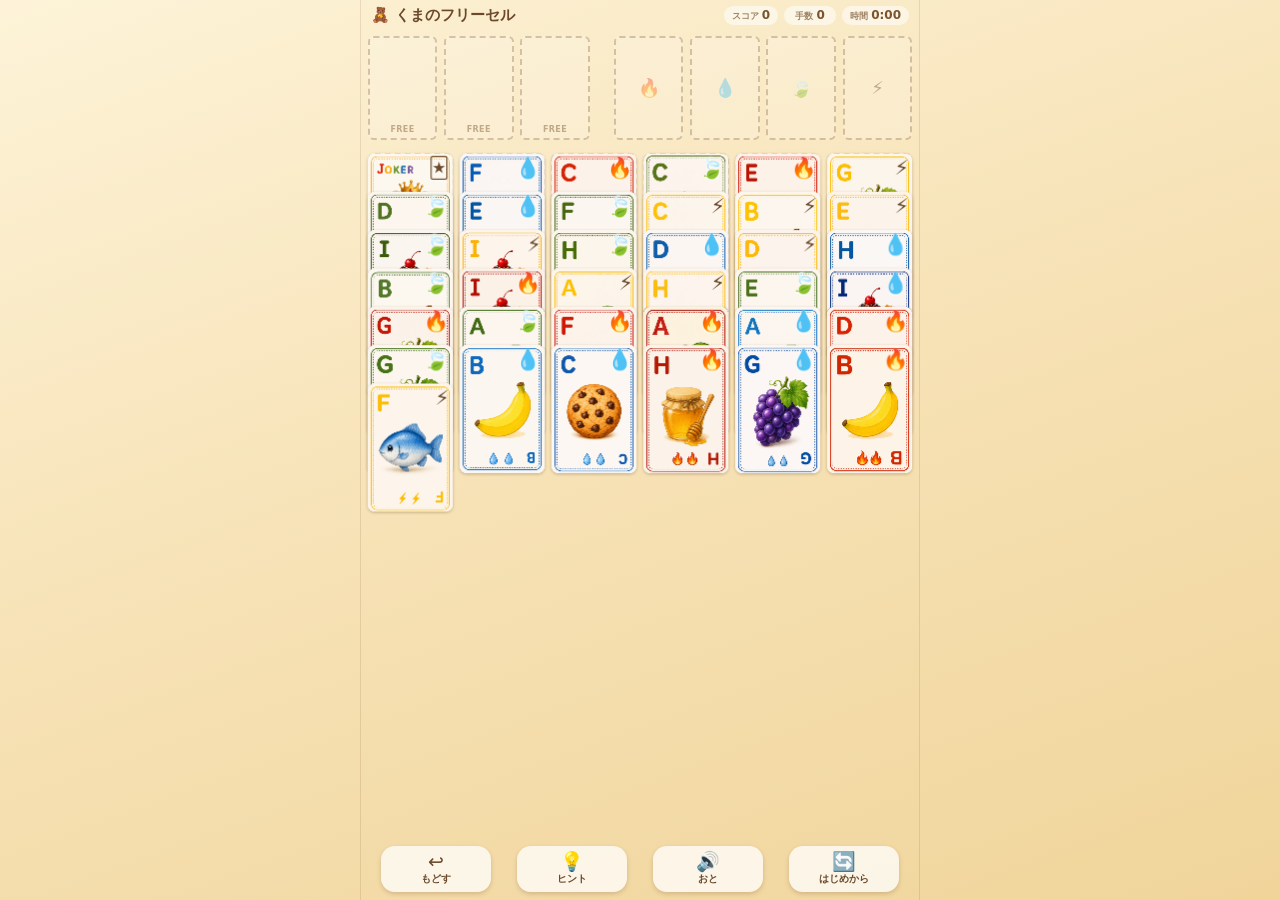
==== bear-freecell/index.html @ dd33aaae "新生Fable 5作成フリーセル" ====
<!DOCTYPE html>
<html lang="ja">
<head>
<meta charset="UTF-8">
<meta name="viewport" content="width=device-width, initial-scale=1.0, viewport-fit=cover, user-scalable=no">
<meta name="theme-color" content="#f7e3b8">
<title>くまのフリーセル</title>
<link rel="stylesheet" href="style.css">
</head>
<body>
<div id="app">
  <header id="topbar">
    <div id="title">🧸 くまのフリーセル</div>
    <div id="stats">
      <span class="stat"><span class="stat-label">スコア</span><span id="stat-score">0</span></span>
      <span class="stat"><span class="stat-label">手数</span><span id="stat-moves">0</span></span>
      <span class="stat"><span class="stat-label">時間</span><span id="stat-time">0:00</span></span>
    </div>
  </header>

  <div id="board" aria-label="ゲーム盤"></div>

  <nav id="toolbar">
    <button id="btn-undo" class="tool-btn" type="button"><span class="tool-icon">↩️</span><span class="tool-label">もどす</span></button>
    <button id="btn-hint" class="tool-btn" type="button"><span class="tool-icon">💡</span><span class="tool-label">ヒント</span></button>
    <button id="btn-sound" class="tool-btn" type="button"><span class="tool-icon" id="sound-icon">🔊</span><span class="tool-label">おと</span></button>
    <button id="btn-new" class="tool-btn" type="button"><span class="tool-icon">🔄</span><span class="tool-label">はじめから</span></button>
  </nav>

  <div id="loading">
    <div class="loading-bear">🧸</div>
    <div class="loading-text">じゅんびちゅう…</div>
    <div class="loading-bar"><div id="loading-fill"></div></div>
  </div>

  <div id="win-overlay" class="hidden">
    <div id="win-panel">
      <div class="win-bear">🧸🎉</div>
      <div class="win-title">クリア！</div>
      <div class="win-stats">
        <div><span>スコア</span><b id="win-score">0</b></div>
        <div><span>手数</span><b id="win-moves">0</b></div>
        <div><span>時間</span><b id="win-time">0:00</b></div>
      </div>
      <div id="win-best"></div>
      <button id="btn-again" type="button">もういちど あそぶ</button>
    </div>
  </div>

  <div id="confirm-overlay" class="hidden">
    <div id="confirm-panel">
      <div class="confirm-text">いまのゲームをやめて<br>はじめからにする？</div>
      <div class="confirm-btns">
        <button id="btn-confirm-no" type="button">つづける</button>
        <button id="btn-confirm-yes" type="button">はじめから</button>
      </div>
    </div>
  </div>
</div>
<script src="game.js"></script>
</body>
</html>
---- bear-freecell/style.css ----
/* ============================================
   くまのフリーセル — スマホ縦画面ファースト
   ============================================ */

* { margin: 0; padding: 0; box-sizing: border-box; }

html, body {
  height: 100%;
  overflow: hidden;
  overscroll-behavior: none;
}

body {
  font-family: "Hiragino Maru Gothic ProN", "ヒラギノ丸ゴ ProN", "Yu Gothic UI",
               "Noto Sans JP", system-ui, sans-serif;
  background: linear-gradient(160deg, #fdf3d8 0%, #f7e3b8 45%, #f0d49a 100%);
  color: #6b4a2b;
  -webkit-user-select: none;
  user-select: none;
  -webkit-tap-highlight-color: transparent;
  -webkit-touch-callout: none;
}

#app {
  display: flex;
  flex-direction: column;
  height: 100dvh;
  max-width: 560px;
  margin: 0 auto;
  padding-top: env(safe-area-inset-top);
}

/* ---------- ヘッダー ---------- */
#topbar {
  flex: none;
  display: flex;
  align-items: center;
  justify-content: space-between;
  gap: 8px;
  padding: 6px 10px 4px;
}

#title {
  font-size: 15px;
  font-weight: 700;
  white-space: nowrap;
}

#stats {
  display: flex;
  gap: 6px;
}

.stat {
  display: inline-flex;
  align-items: baseline;
  gap: 3px;
  background: rgba(255, 255, 255, 0.55);
  border-radius: 10px;
  padding: 2px 8px;
  font-size: 12px;
  font-weight: 700;
  color: #7a542f;
  min-width: 52px;
  justify-content: center;
}

.stat-label {
  font-size: 9px;
  font-weight: 600;
  opacity: 0.7;
}

/* ---------- 盤面 ---------- */
#board {
  flex: 1;
  position: relative;
  touch-action: none;
  contain: layout style;
}

/* スロット(フリーセル・組札・列ベース) */
.slot {
  position: absolute;
  left: 0;
  top: 0;
  border: 2px dashed rgba(122, 84, 47, 0.30);
  border-radius: 8%/5.4%;
  background: rgba(255, 255, 255, 0.18);
  display: flex;
  align-items: center;
  justify-content: center;
  transition: box-shadow 0.15s ease, border-color 0.15s ease, background 0.15s ease;
}

.slot .slot-icon {
  font-size: 18px;
  opacity: 0.4;
  pointer-events: none;
}

.slot .slot-label {
  position: absolute;
  bottom: 4%;
  font-size: 8px;
  font-weight: 700;
  letter-spacing: 0.05em;
  color: rgba(122, 84, 47, 0.45);
  pointer-events: none;
}

/* 置ける場所ハイライト */
.slot.hl {
  border-color: #3fa34d;
  border-style: solid;
  background: rgba(120, 220, 130, 0.25);
  box-shadow: 0 0 0 3px rgba(80, 200, 100, 0.35), 0 0 14px rgba(80, 200, 100, 0.5);
}

.slot.hl-active {
  border-color: #1e8f2e;
  background: rgba(110, 230, 120, 0.45);
  box-shadow: 0 0 0 4px rgba(60, 200, 90, 0.55), 0 0 18px rgba(60, 200, 90, 0.7);
}

/* ---------- カード ---------- */
.card {
  position: absolute;
  left: 0;
  top: 0;
  transform-origin: top left;
  will-change: transform;
  transition: transform 0.22s cubic-bezier(0.25, 0.9, 0.4, 1);
  cursor: grab;
}

.card.no-anim { transition: none; }
.card.dragging { transition: none; cursor: grabbing; }

.card .inner {
  position: relative;
  width: 100%;
  height: 100%;
  transform-style: preserve-3d;
  transition: transform 0.3s ease;
  border-radius: 8%/5.4%;
}

.card.down .inner { transform: rotateY(180deg); }

.card .face,
.card .back {
  position: absolute;
  inset: 0;
  width: 100%;
  height: 100%;
  border-radius: 8%/5.4%;
  backface-visibility: hidden;
  -webkit-backface-visibility: hidden;
  box-shadow: 0 1px 3px rgba(90, 60, 20, 0.35);
  background: #fffdf5;
}

.card .back { transform: rotateY(180deg); object-fit: cover; }

/* スートバッジ(重なっても見えるように右上) */
.card .badge {
  position: absolute;
  top: 3%;
  right: 4%;
  font-size: calc(var(--card-w, 60px) * 0.24);
  line-height: 1;
  pointer-events: none;
  filter: drop-shadow(0 1px 1px rgba(255, 255, 255, 0.9));
}

/* 選択中カード */
.card.selected .face {
  box-shadow: 0 0 0 3px #ffb300, 0 4px 10px rgba(90, 60, 20, 0.4);
}

/* ハイライト対象(列の一番上のカード) */
.card.hl-card .face {
  box-shadow: 0 0 0 3px #3fa34d, 0 0 14px rgba(80, 200, 100, 0.6);
}

.card.hl-card-active .face {
  box-shadow: 0 0 0 4px #1e8f2e, 0 0 18px rgba(60, 200, 90, 0.85);
}

/* ドラッグ中の浮き上がり */
.card.dragging .face {
  box-shadow: 0 8px 20px rgba(90, 60, 20, 0.45);
}

/* 無効操作のプルプル */
@keyframes shake {
  0%, 100% { margin-left: 0; }
  25% { margin-left: -4px; }
  75% { margin-left: 4px; }
}
.card.shake { animation: shake 0.22s ease 2; }

/* ヒントの点滅 */
@keyframes hint-pulse {
  0%, 100% { filter: brightness(1); }
  50% { filter: brightness(1.35) drop-shadow(0 0 8px #ffca28); }
}
.card.hint-pulse .inner,
.slot.hint-pulse { animation: hint-pulse 0.5s ease 3; }

/* ---------- コンボ表示 ---------- */
.combo-pop {
  position: absolute;
  font-size: 15px;
  font-weight: 800;
  color: #e65100;
  text-shadow: 0 1px 0 #fff, 0 0 6px rgba(255, 255, 255, 0.9);
  pointer-events: none;
  z-index: 2000;
  animation: combo-rise 0.9s ease forwards;
  white-space: nowrap;
}

@keyframes combo-rise {
  0% { opacity: 0; transform: translateY(6px) scale(0.8); }
  20% { opacity: 1; transform: translateY(0) scale(1.1); }
  100% { opacity: 0; transform: translateY(-30px) scale(1); }
}

/* ---------- ツールバー(下・親指で届く) ---------- */
#toolbar {
  flex: none;
  display: flex;
  justify-content: space-around;
  align-items: center;
  gap: 6px;
  padding: 6px 10px calc(8px + env(safe-area-inset-bottom));
}

.tool-btn {
  flex: 1;
  max-width: 110px;
  display: flex;
  flex-direction: column;
  align-items: center;
  gap: 1px;
  padding: 6px 4px;
  border: none;
  border-radius: 14px;
  background: rgba(255, 255, 255, 0.75);
  box-shadow: 0 2px 4px rgba(122, 84, 47, 0.25);
  color: #6b4a2b;
  font-family: inherit;
  cursor: pointer;
  touch-action: manipulation;
  transition: transform 0.1s ease, background 0.15s ease;
}

.tool-btn:active { transform: scale(0.93); background: #fff3d6; }
.tool-btn:disabled { opacity: 0.4; }

.tool-icon { font-size: 19px; line-height: 1; }
.tool-label { font-size: 10px; font-weight: 700; }

/* ---------- ローディング ---------- */
#loading {
  position: fixed;
  inset: 0;
  z-index: 5000;
  display: flex;
  flex-direction: column;
  align-items: center;
  justify-content: center;
  gap: 14px;
  background: linear-gradient(160deg, #fdf3d8, #f0d49a);
  transition: opacity 0.35s ease;
}

#loading.fade { opacity: 0; pointer-events: none; }

@keyframes bear-bounce {
  0%, 100% { transform: translateY(0); }
  50% { transform: translateY(-12px); }
}
.loading-bear { font-size: 52px; animation: bear-bounce 0.8s ease infinite; }
.loading-text { font-size: 14px; font-weight: 700; }

.loading-bar {
  width: 180px;
  height: 10px;
  border-radius: 6px;
  background: rgba(255, 255, 255, 0.6);
  overflow: hidden;
}

#loading-fill {
  width: 0%;
  height: 100%;
  border-radius: 6px;
  background: linear-gradient(90deg, #ffb74d, #ff8f00);
  transition: width 0.15s ease;
}

/* ---------- 勝利 / 確認オーバーレイ ---------- */
#win-overlay, #confirm-overlay {
  position: fixed;
  inset: 0;
  z-index: 4000;
  display: flex;
  align-items: center;
  justify-content: center;
  background: rgba(90, 60, 20, 0.45);
  backdrop-filter: blur(2px);
  -webkit-backdrop-filter: blur(2px);
  transition: opacity 0.3s ease;
}

#win-overlay.hidden, #confirm-overlay.hidden {
  opacity: 0;
  pointer-events: none;
}

#win-panel, #confirm-panel {
  background: #fffaf0;
  border-radius: 22px;
  padding: 24px 28px;
  text-align: center;
  box-shadow: 0 10px 40px rgba(60, 35, 10, 0.4);
  max-width: 82vw;
  transform: scale(1);
  transition: transform 0.3s cubic-bezier(0.34, 1.56, 0.64, 1);
}

#win-overlay.hidden #win-panel { transform: scale(0.8); }

.win-bear { font-size: 46px; }
.win-title { font-size: 26px; font-weight: 800; color: #e65100; margin: 6px 0 12px; }

.win-stats {
  display: flex;
  gap: 14px;
  justify-content: center;
  margin-bottom: 10px;
}

.win-stats div {
  display: flex;
  flex-direction: column;
  font-size: 11px;
  color: #9c7a50;
}

.win-stats b { font-size: 17px; color: #6b4a2b; }

#win-best {
  font-size: 12px;
  font-weight: 700;
  color: #e65100;
  min-height: 18px;
  margin-bottom: 12px;
}

#btn-again, .confirm-btns button {
  border: none;
  border-radius: 16px;
  padding: 12px 26px;
  font-family: inherit;
  font-size: 15px;
  font-weight: 800;
  color: #fff;
  background: linear-gradient(180deg, #ffa726, #fb8c00);
  box-shadow: 0 3px 8px rgba(230, 120, 0, 0.4);
  cursor: pointer;
  touch-action: manipulation;
}

#btn-again:active { transform: scale(0.95); }

.confirm-text { font-size: 15px; font-weight: 700; line-height: 1.7; margin-bottom: 16px; }
.confirm-btns { display: flex; gap: 10px; justify-content: center; }

#btn-confirm-no {
  background: linear-gradient(180deg, #bdbdbd, #9e9e9e);
  box-shadow: 0 3px 8px rgba(100, 100, 100, 0.35);
}

.confirm-btns button:active { transform: scale(0.95); }

/* 紙吹雪 */
.confetti {
  position: fixed;
  top: -20px;
  font-size: 20px;
  z-index: 4500;
  pointer-events: none;
  animation: confetti-fall linear forwards;
}

@keyframes confetti-fall {
  to { transform: translateY(110vh) rotate(720deg); }
}

/* 横向き・広い画面でも破綻しないように */
@media (min-width: 561px) {
  #app { border-left: 1px solid rgba(122,84,47,.15); border-right: 1px solid rgba(122,84,47,.15); }
}
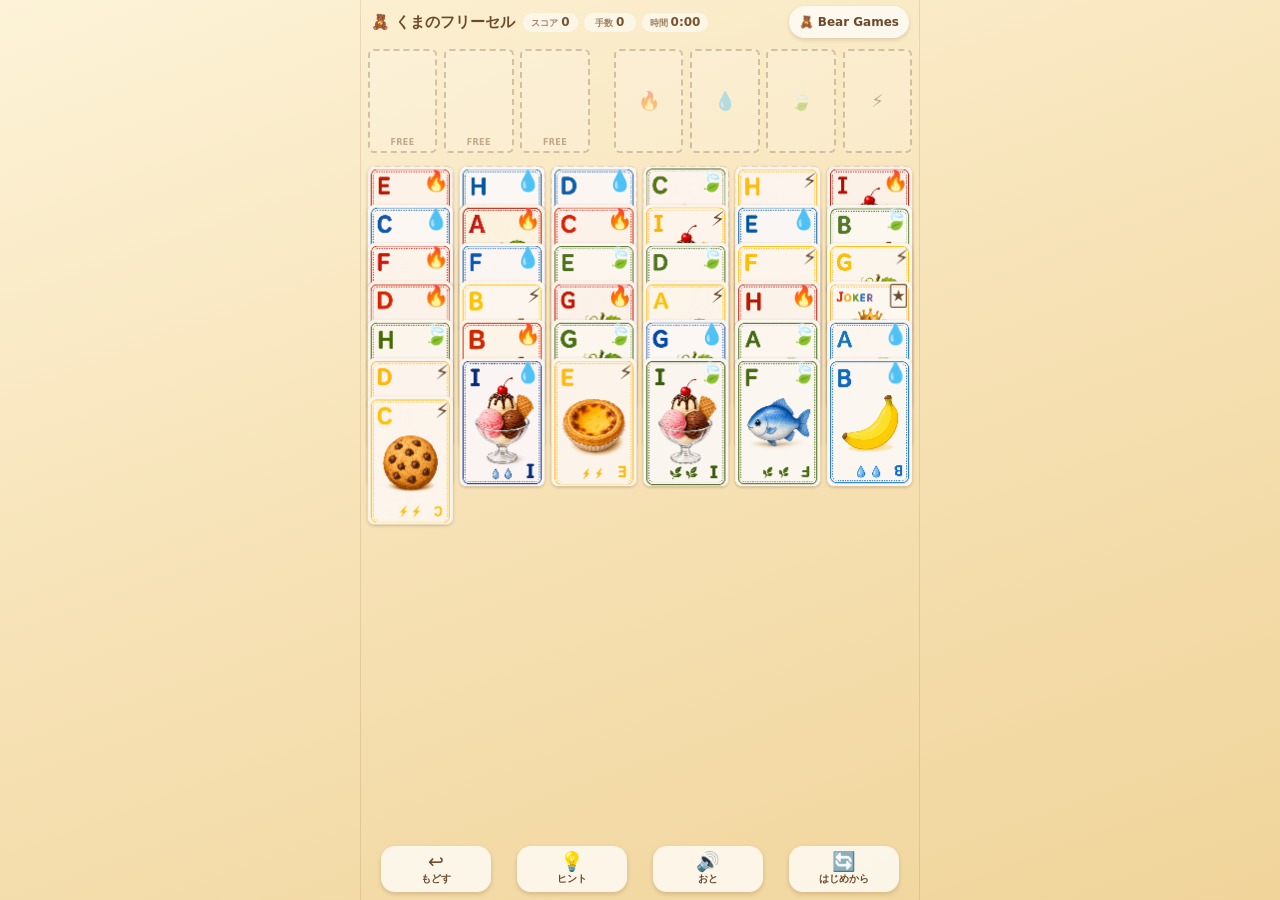
==== commit 89ad305d: "各ゲームにバックボタンとindex.html更新機能追加" ====
--- a/bear-freecell/index.html
+++ b/bear-freecell/index.html
@@ -11,6 +11,7 @@
 <div id="app">
   <header id="topbar">
     <div id="title">🧸 くまのフリーセル</div>
+    <a class="hub-link" href="../index.html" aria-label="Bear Gamesへ戻る">🧸 Bear Games</a>
     <div id="stats">
       <span class="stat"><span class="stat-label">スコア</span><span id="stat-score">0</span></span>
       <span class="stat"><span class="stat-label">手数</span><span id="stat-moves">0</span></span>
--- a/bear-freecell/style.css
+++ b/bear-freecell/style.css
@@ -34,21 +34,48 @@
 #topbar {
   flex: none;
   display: flex;
+  flex-wrap: wrap;
   align-items: center;
   justify-content: space-between;
-  gap: 8px;
+  gap: 4px 8px;
   padding: 6px 10px 4px;
 }
 
 #title {
+  order: 1;
   font-size: 15px;
   font-weight: 700;
   white-space: nowrap;
 }
 
 #stats {
+  order: 2;
   display: flex;
   gap: 6px;
+}
+
+.hub-link {
+  order: 3;
+  display: inline-flex;
+  align-items: center;
+  justify-content: center;
+  margin-left: auto;
+  min-height: 32px;
+  padding: 0 10px;
+  border-radius: 999px;
+  background: rgba(255, 255, 255, 0.70);
+  box-shadow: 0 2px 4px rgba(122, 84, 47, 0.20);
+  color: #6b4a2b;
+  font-size: 12px;
+  font-weight: 800;
+  text-decoration: none;
+  white-space: nowrap;
+  touch-action: manipulation;
+}
+
+.hub-link:active {
+  transform: scale(0.96);
+  background: #fff3d6;
 }
 
 .stat {
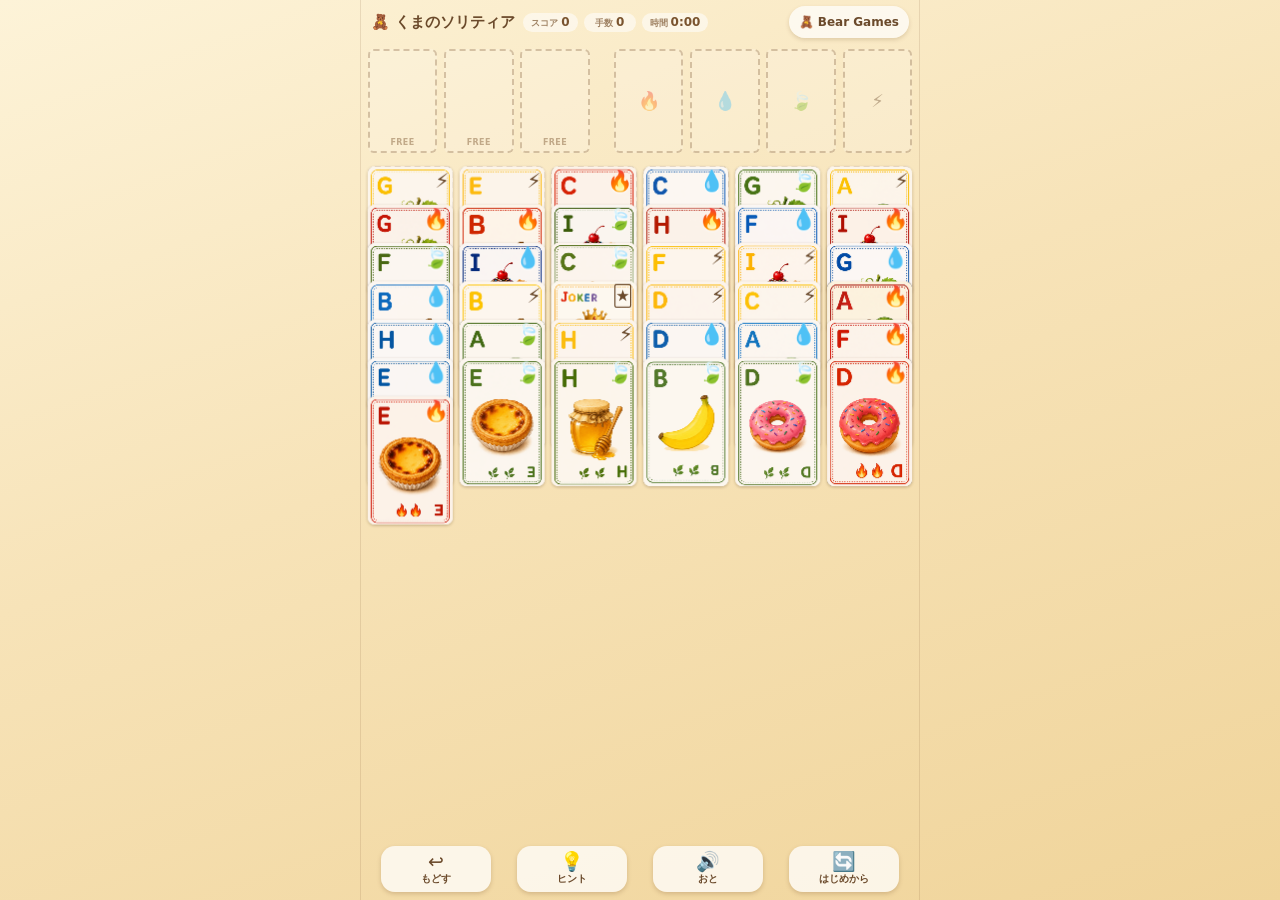
==== commit 6fbbd4cc: "名前変更" ====
--- a/bear-freecell/index.html
+++ b/bear-freecell/index.html
@@ -4,13 +4,13 @@
 <meta charset="UTF-8">
 <meta name="viewport" content="width=device-width, initial-scale=1.0, viewport-fit=cover, user-scalable=no">
 <meta name="theme-color" content="#f7e3b8">
-<title>くまのフリーセル</title>
+<title>くまのソリティア</title>
 <link rel="stylesheet" href="style.css">
 </head>
 <body>
 <div id="app">
   <header id="topbar">
-    <div id="title">🧸 くまのフリーセル</div>
+    <div id="title">🧸 くまのソリティア</div>
     <a class="hub-link" href="../index.html" aria-label="Bear Gamesへ戻る">🧸 Bear Games</a>
     <div id="stats">
       <span class="stat"><span class="stat-label">スコア</span><span id="stat-score">0</span></span>
--- a/bear-freecell/style.css
+++ b/bear-freecell/style.css
@@ -1,5 +1,5 @@
 /* ============================================
-   くまのフリーセル — スマホ縦画面ファースト
+   くまのソリティア — スマホ縦画面ファースト
    ============================================ */
 
 * { margin: 0; padding: 0; box-sizing: border-box; }
